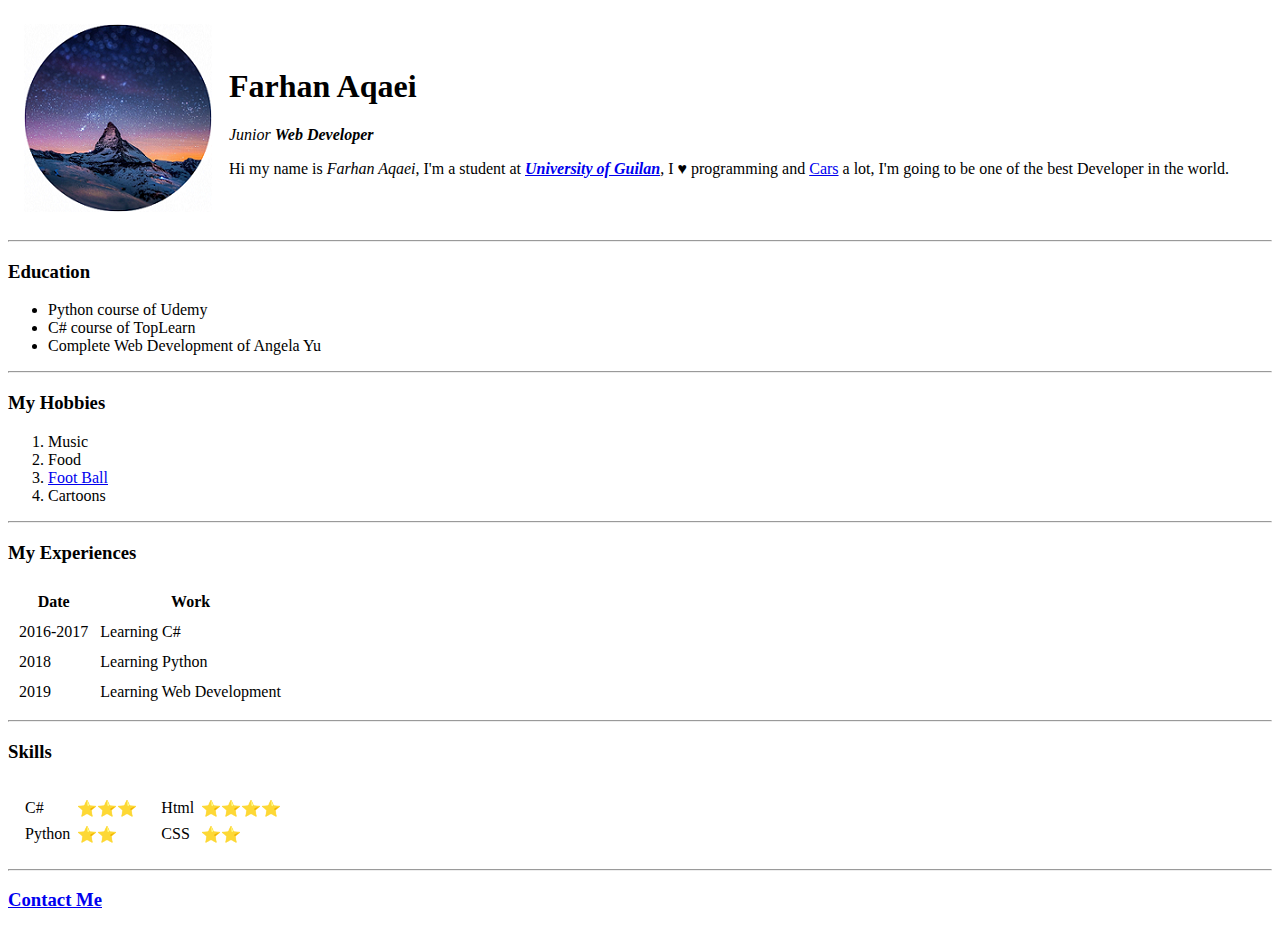
==== index.html @ ef48744f "Update index.html" ====
<!DOCTYPE html>
<html lang="en" dir="ltr">

<head>
  <meta charset="utf-8">
  <title>Farhan's Personal Site</title>
</head>

<body>
  <table cellspacing="15">
    <tr>
      <td><img src="Images/Galaxy.png" alt="Farhan profile image"></td>
      <td>
        <h1>Farhan Aqaei</h1>
        <p><em>Junior <strong>Web Developer</strong></em></p>
        <p>Hi my name is <em>Farhan Aqaei</em>, I'm a student at <em><strong><a target="_blank" href="https://guilan.ac.ir/">University of Guilan</a></strong></em>, I ♥ programming and <a target="_blank"
            href="https://www.lamborghini.com/en-en">Cars</a> a lot, I'm going to be one of the best Developer in the world.</p>
      </td>
    </tr>
  </table>
  <hr size="2">
  <h3>Education</h3>
  <ul>
    <li>Python course of Udemy</li>
    <li>C# course of TopLearn</li>
    <li>Complete Web Development of Angela Yu</li>
  </ul>
  <hr>
  <h3>My Hobbies</h3>
  <ol>
    <li>Music</li>
    <li>Food</li>
    <li><a target="_blank" href="https://www.instagram.com/cristiano/?hl=en">Foot Ball</a></li>
    <li>Cartoons</li>
  </ol>
  <hr>
  <h3>My Experiences</h3>
  <table cellspacing="10">
    <thead>
      <tr>
        <th>Date</th>
        <th>Work</th>
      </tr>
    </thead>
    <tbody>
      <tr>
        <td>2016-2017</td>
        <td>Learning C#</td>
      </tr>
      <tr>
        <td>2018</td>
        <td>Learning Python</td>
      </tr>
      <tr>
        <td>2019</td>
        <td>Learning Web Development</td>
      </tr>
    </tbody>
  </table>
  <hr>
  <h3>Skills</h3>
  <table cellspacing="10">
    <tr>
      <td>
        <table cellspacing="5">
          <tr>
            <td>C#</td>
            <td>⭐⭐⭐</td>
          </tr>
          <tr>
            <td>Python</td>
            <td>⭐⭐</td>
          </tr>
        </table>
      </td>
      <td>
        <table cellspacing="5">
          <tr>
            <td>Html</td>
            <td>⭐⭐⭐⭐</td>
          </tr>
          <tr>
            <td>CSS</td>
            <td>⭐⭐</td>
          </tr>
        </table>
      </td>
    </tr>
  </table>
  <hr size='2'>
  <h3><a href="contact.html">Contact Me</a></h3>



</body>

</html>
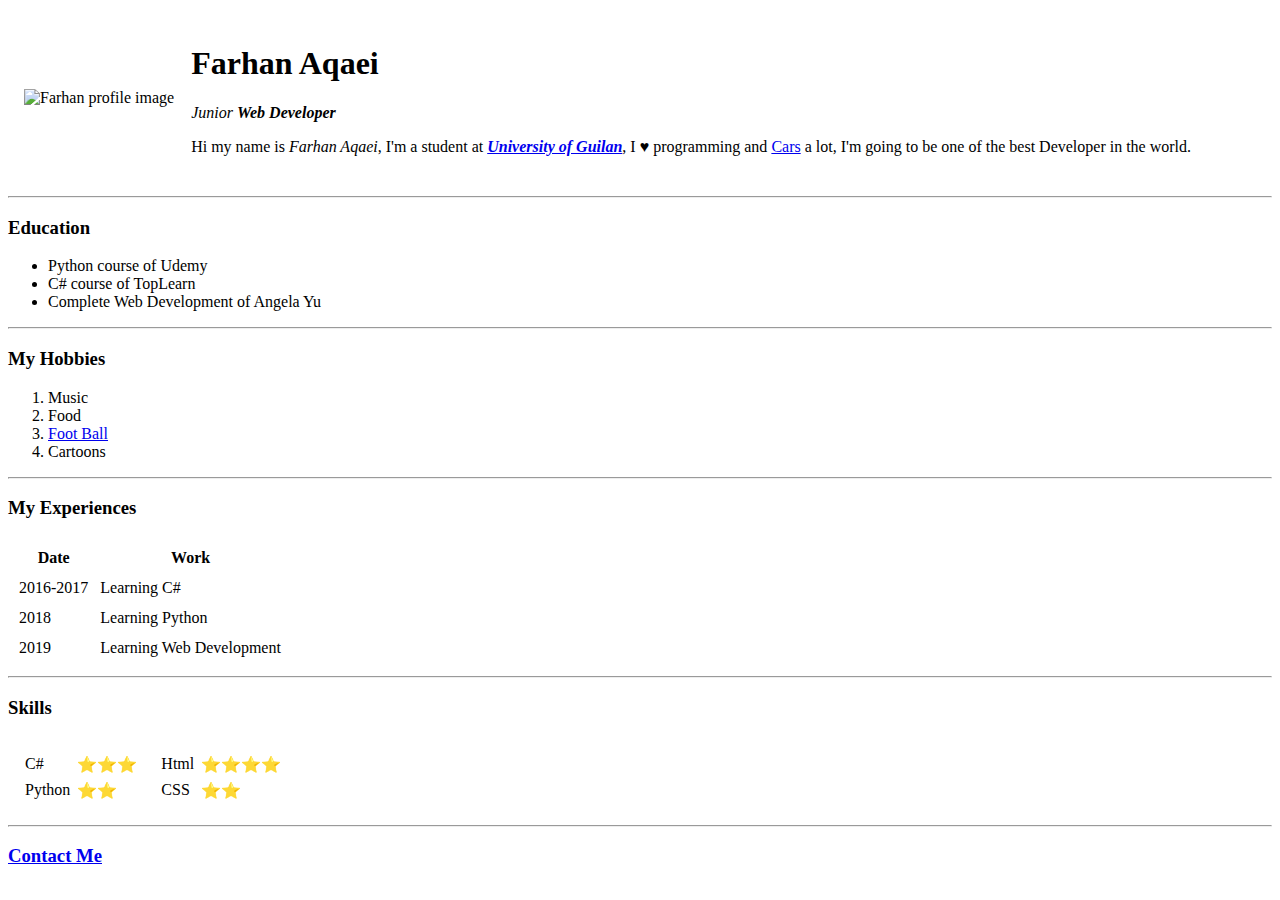
==== commit 050cde93: "Update index.html" ====
--- a/index.html
+++ b/index.html
@@ -9,7 +9,7 @@
 <body>
   <table cellspacing="15">
     <tr>
-      <td><img src="Images/Galaxy.png" alt="Farhan profile image"></td>
+      <td><img src="https://github.com/FrhanAm/cv/blob/master/Images/Galaxy.png" alt="Farhan profile image"></td>
       <td>
         <h1>Farhan Aqaei</h1>
         <p><em>Junior <strong>Web Developer</strong></em></p>
@@ -88,7 +88,7 @@
     </tr>
   </table>
   <hr size='2'>
-  <h3><a href="contact.html">Contact Me</a></h3>
+  <h3><a href="https://github.com/FrhanAm/cv/blob/master/contact.html">Contact Me</a></h3>
 
 
 
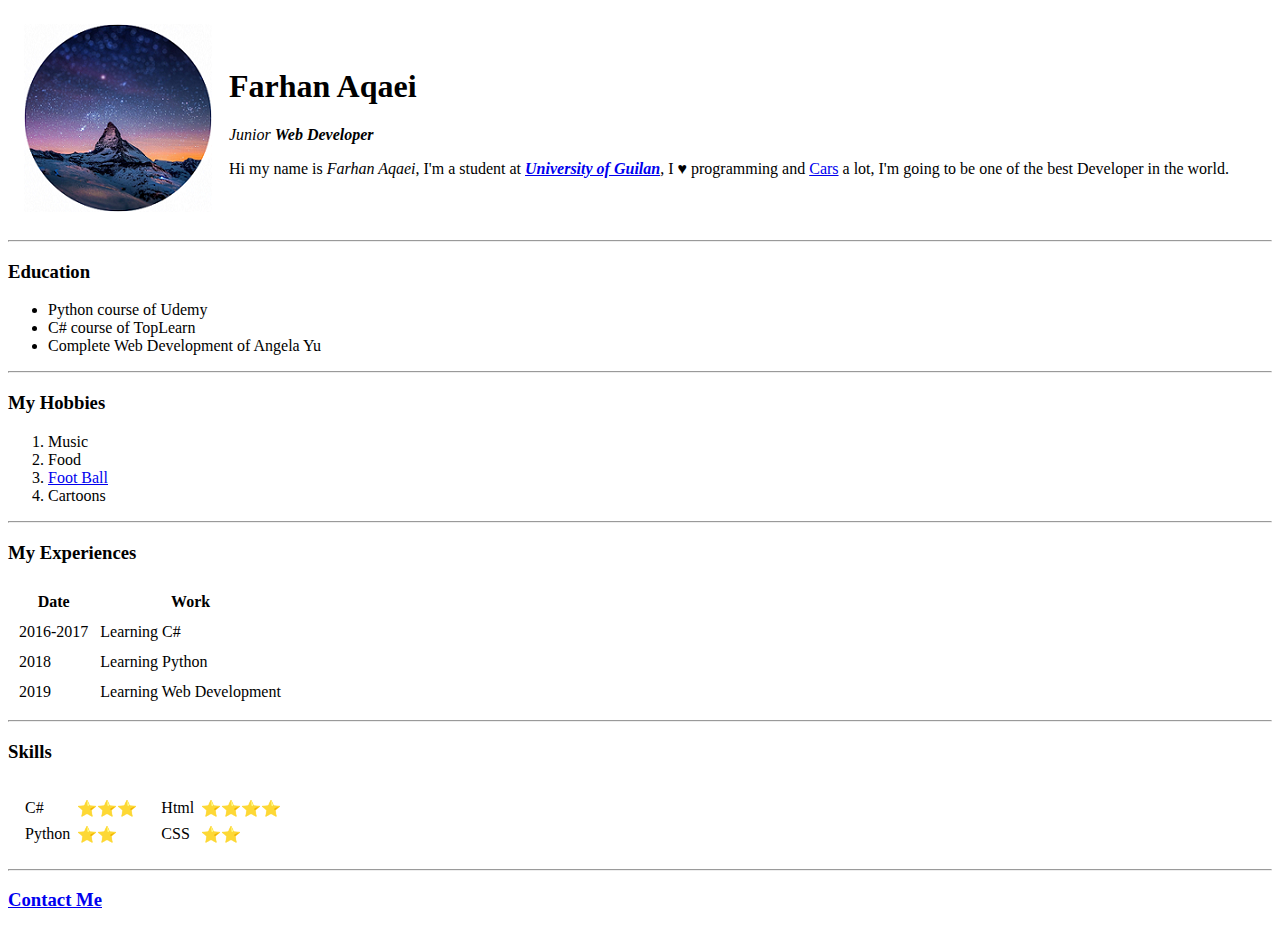
==== commit fc7d8eac: "Update index.html" ====
--- a/index.html
+++ b/index.html
@@ -9,7 +9,7 @@
 <body>
   <table cellspacing="15">
     <tr>
-      <td><img src="https://github.com/FrhanAm/cv/blob/master/Images/Galaxy.png" alt="Farhan profile image"></td>
+      <td><img src="Images/Galaxy.png" alt="Farhan profile image"></td>
       <td>
         <h1>Farhan Aqaei</h1>
         <p><em>Junior <strong>Web Developer</strong></em></p>
@@ -88,7 +88,7 @@
     </tr>
   </table>
   <hr size='2'>
-  <h3><a href="https://github.com/FrhanAm/cv/blob/master/contact.html">Contact Me</a></h3>
+  <h3><a href="contact.html">Contact Me</a></h3>
 
 
 
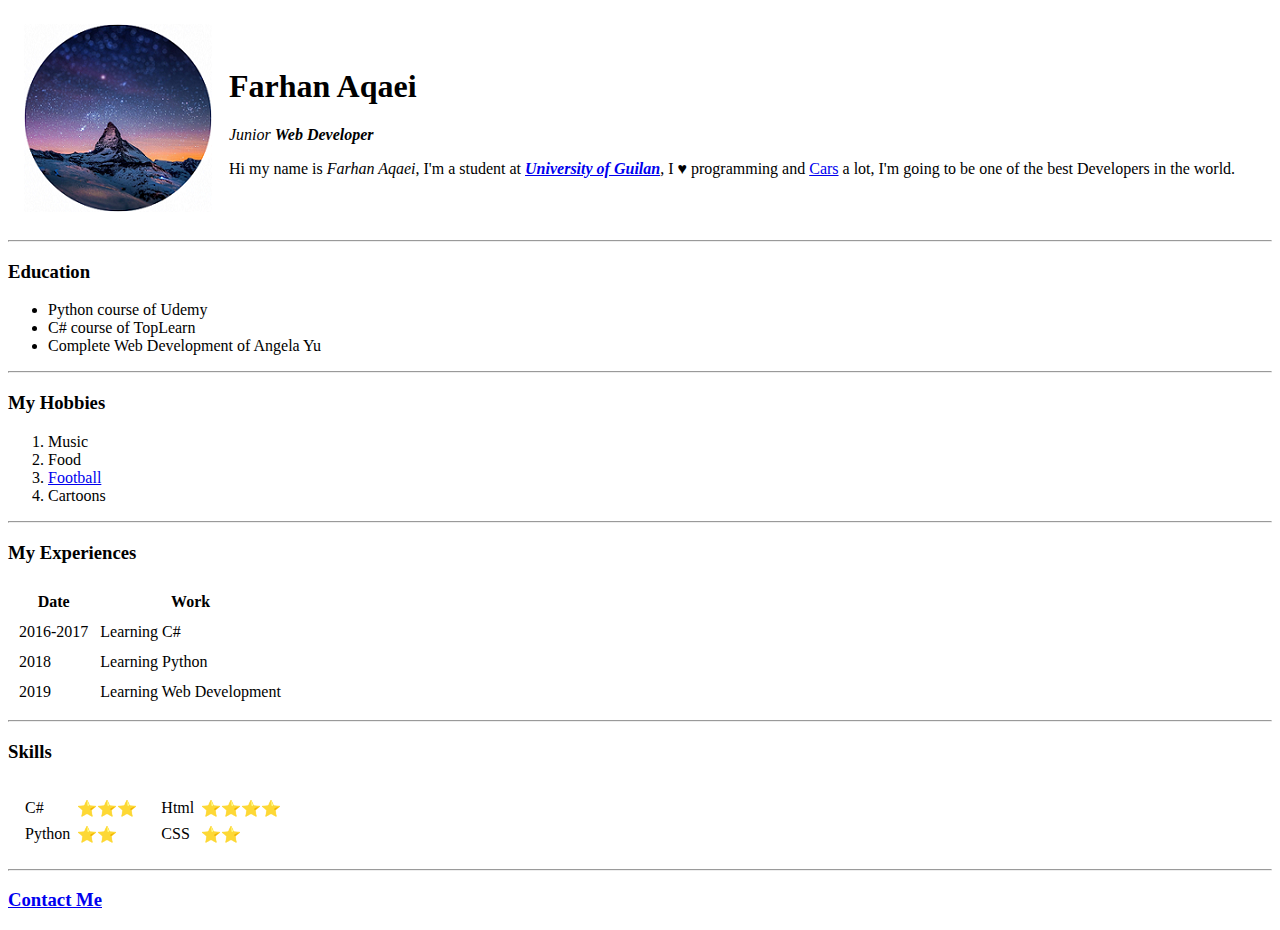
==== commit ca6f2cf3: "Upadae index.html" ====
--- a/index.html
+++ b/index.html
@@ -14,7 +14,7 @@
         <h1>Farhan Aqaei</h1>
         <p><em>Junior <strong>Web Developer</strong></em></p>
         <p>Hi my name is <em>Farhan Aqaei</em>, I'm a student at <em><strong><a target="_blank" href="https://guilan.ac.ir/">University of Guilan</a></strong></em>, I ♥ programming and <a target="_blank"
-            href="https://www.lamborghini.com/en-en">Cars</a> a lot, I'm going to be one of the best Developer in the world.</p>
+            href="https://www.lamborghini.com/en-en">Cars</a> a lot, I'm going to be one of the best Developers in the world.</p>
       </td>
     </tr>
   </table>
@@ -30,7 +30,7 @@
   <ol>
     <li>Music</li>
     <li>Food</li>
-    <li><a target="_blank" href="https://www.instagram.com/cristiano/?hl=en">Foot Ball</a></li>
+    <li><a target="_blank" href="https://www.instagram.com/cristiano/?hl=en">Football</a></li>
     <li>Cartoons</li>
   </ol>
   <hr>
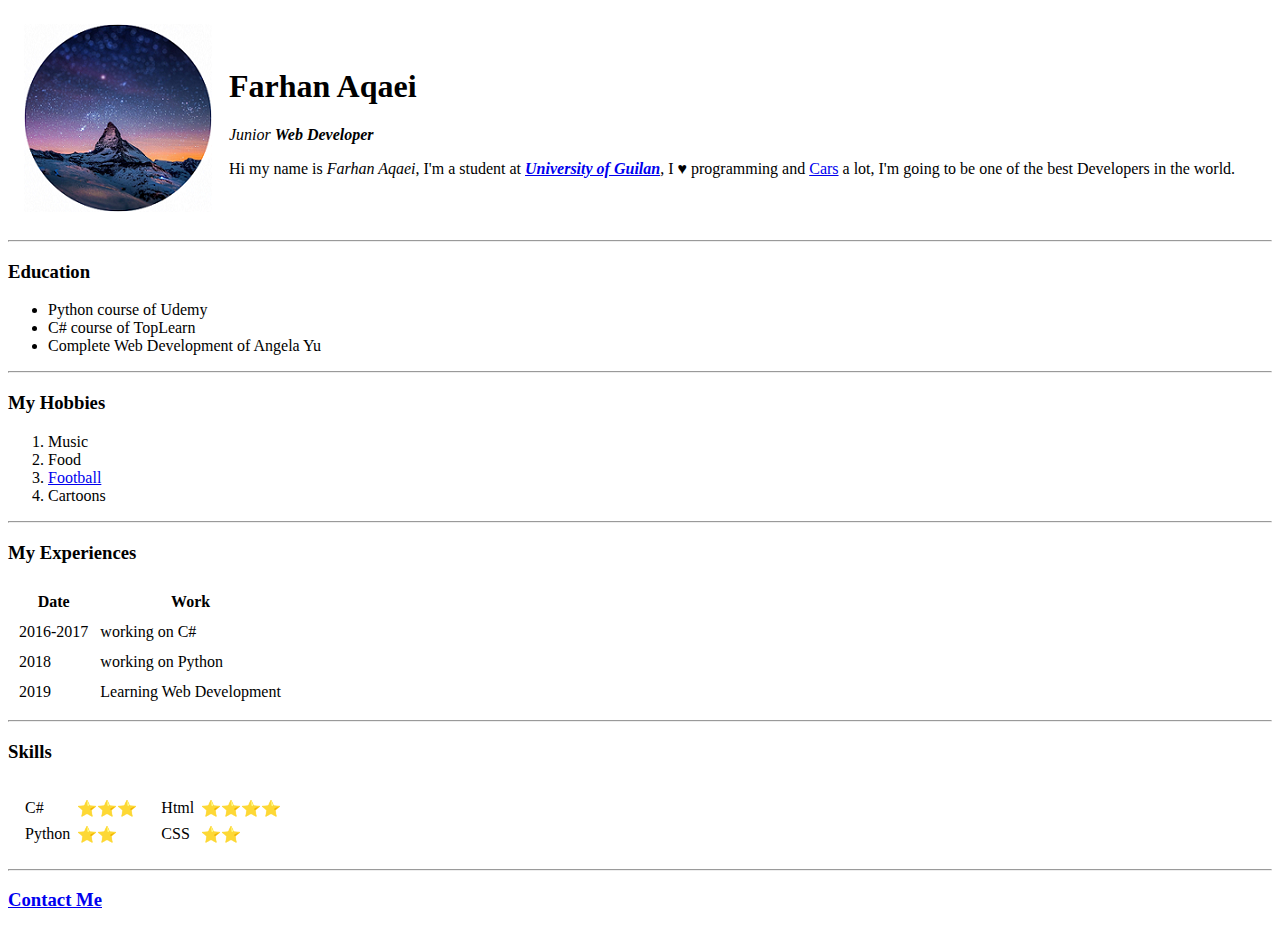
==== commit 8dc93e4c: "Update index.html" ====
--- a/index.html
+++ b/index.html
@@ -45,11 +45,11 @@
     <tbody>
       <tr>
         <td>2016-2017</td>
-        <td>Learning C#</td>
+        <td>working on C#</td>
       </tr>
       <tr>
         <td>2018</td>
-        <td>Learning Python</td>
+        <td>working on Python</td>
       </tr>
       <tr>
         <td>2019</td>
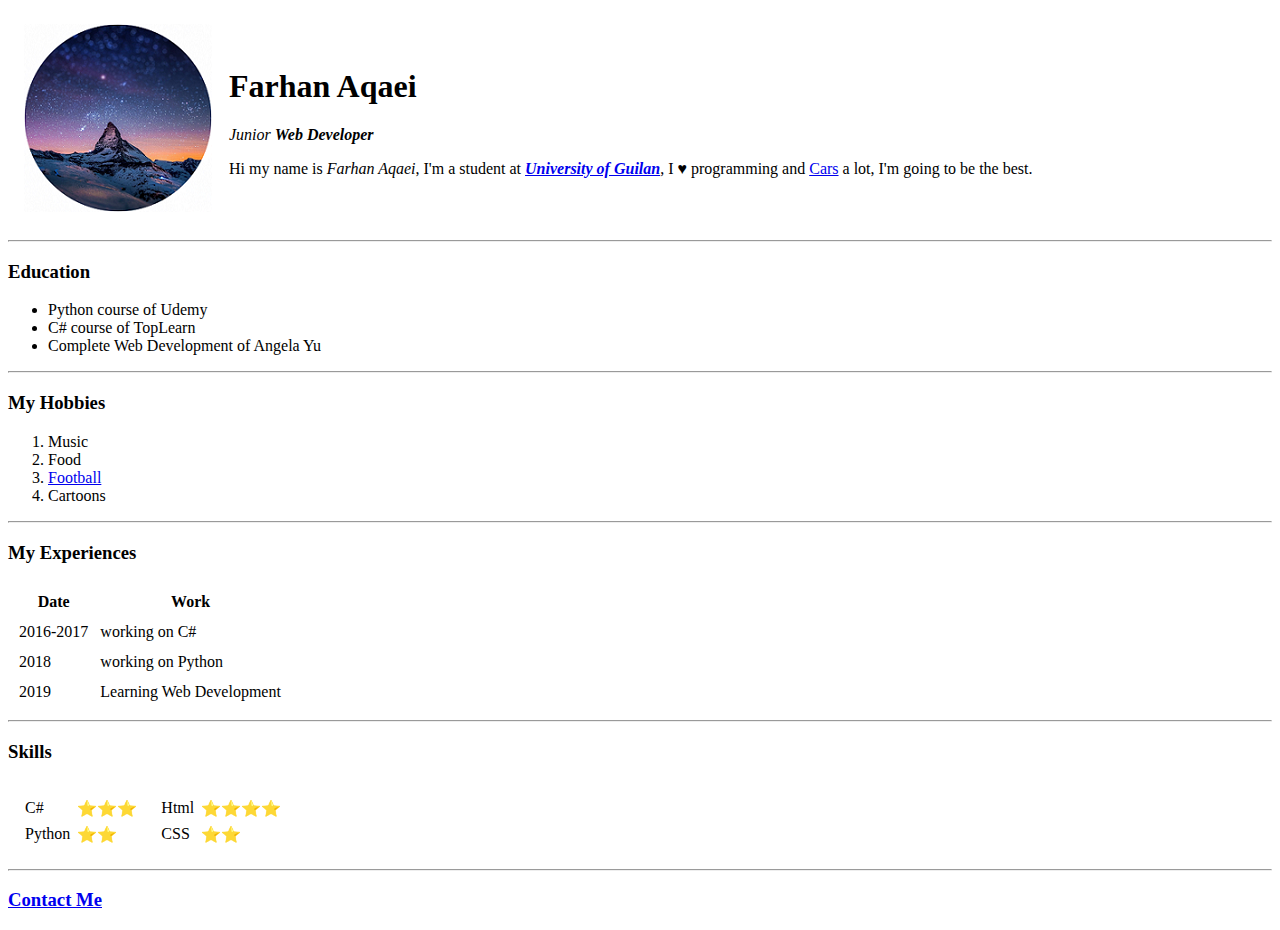
==== commit 936e2a7a: "Update index.htmlp" ====
--- a/index.html
+++ b/index.html
@@ -14,7 +14,7 @@
         <h1>Farhan Aqaei</h1>
         <p><em>Junior <strong>Web Developer</strong></em></p>
         <p>Hi my name is <em>Farhan Aqaei</em>, I'm a student at <em><strong><a target="_blank" href="https://guilan.ac.ir/">University of Guilan</a></strong></em>, I ♥ programming and <a target="_blank"
-            href="https://www.lamborghini.com/en-en">Cars</a> a lot, I'm going to be one of the best Developers in the world.</p>
+            href="https://www.lamborghini.com/en-en">Cars</a> a lot, I'm going to be the best.</p>
       </td>
     </tr>
   </table>
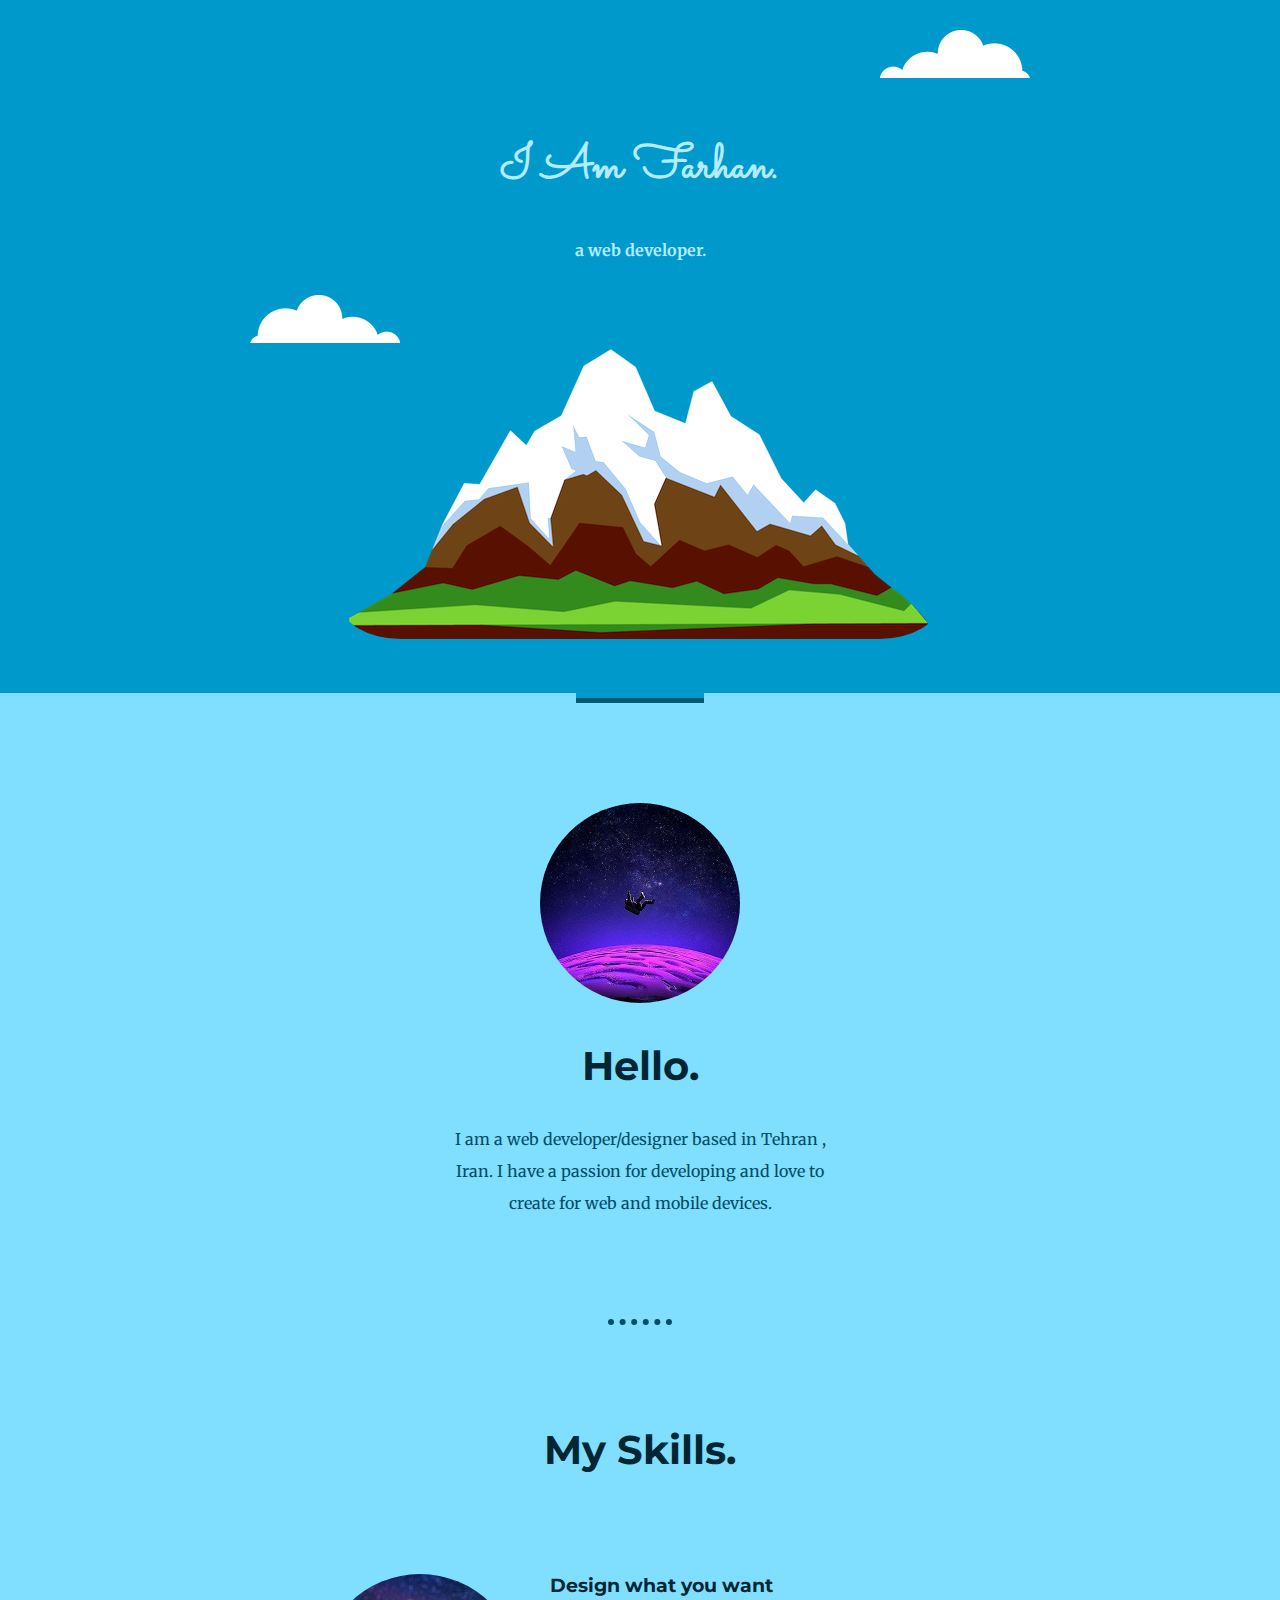
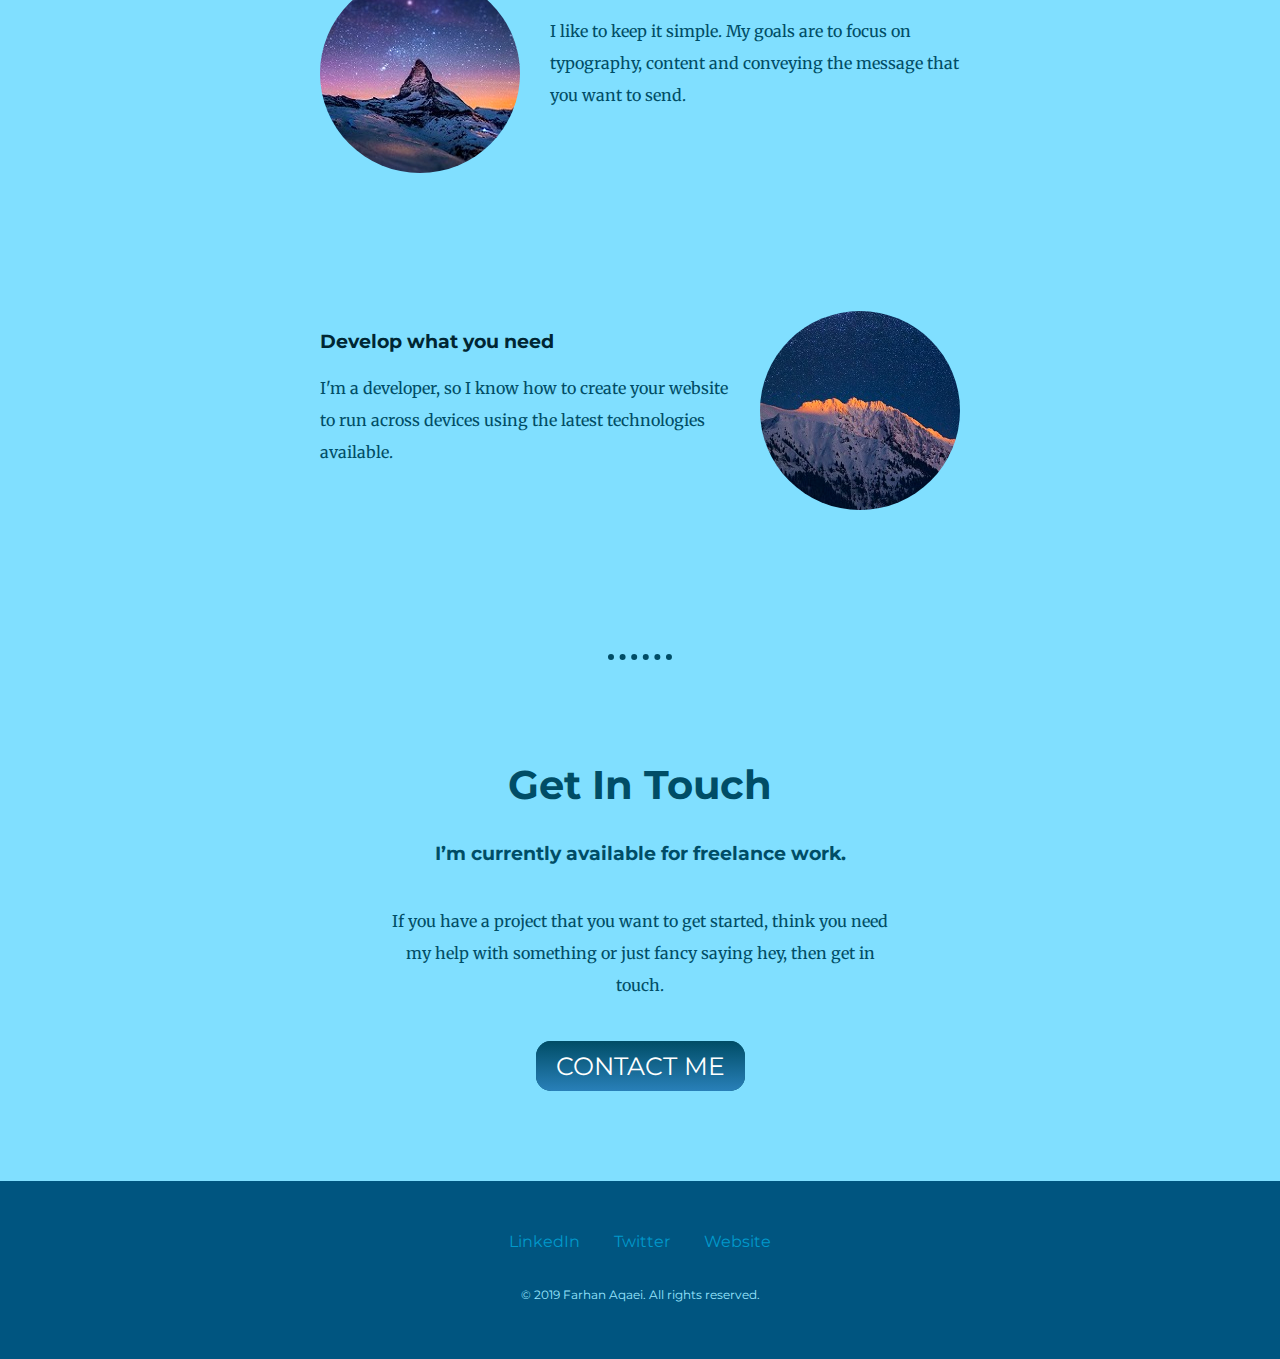
==== commit ddb5c83a: "Add new cv website" ====
--- a/index.html
+++ b/index.html
@@ -3,95 +3,64 @@
 
 <head>
   <meta charset="utf-8">
-  <title>Farhan's Personal Site</title>
+  <title>Farhan Aqaei</title>
+  <link rel="stylesheet" href="css/styles.css">
+  <link rel="icon" href="favicon.ico">
+  <link href="https://fonts.googleapis.com/css?family=Merriweather|Montserrat|Sacramento" rel="stylesheet">
 </head>
 
 <body>
-  <table cellspacing="15">
-    <tr>
-      <td><img src="Images/Galaxy.png" alt="Farhan profile image"></td>
-      <td>
-        <h1>Farhan Aqaei</h1>
-        <p><em>Junior <strong>Web Developer</strong></em></p>
-        <p>Hi my name is <em>Farhan Aqaei</em>, I'm a student at <em><strong><a target="_blank" href="https://guilan.ac.ir/">University of Guilan</a></strong></em>, I ♥ programming and <a target="_blank"
-            href="https://www.lamborghini.com/en-en">Cars</a> a lot, I'm going to be the best.</p>
-      </td>
-    </tr>
-  </table>
-  <hr size="2">
-  <h3>Education</h3>
-  <ul>
-    <li>Python course of Udemy</li>
-    <li>C# course of TopLearn</li>
-    <li>Complete Web Development of Angela Yu</li>
-  </ul>
-  <hr>
-  <h3>My Hobbies</h3>
-  <ol>
-    <li>Music</li>
-    <li>Food</li>
-    <li><a target="_blank" href="https://www.instagram.com/cristiano/?hl=en">Football</a></li>
-    <li>Cartoons</li>
-  </ol>
-  <hr>
-  <h3>My Experiences</h3>
-  <table cellspacing="10">
-    <thead>
-      <tr>
-        <th>Date</th>
-        <th>Work</th>
-      </tr>
-    </thead>
-    <tbody>
-      <tr>
-        <td>2016-2017</td>
-        <td>working on C#</td>
-      </tr>
-      <tr>
-        <td>2018</td>
-        <td>working on Python</td>
-      </tr>
-      <tr>
-        <td>2019</td>
-        <td>Learning Web Development</td>
-      </tr>
-    </tbody>
-  </table>
-  <hr>
-  <h3>Skills</h3>
-  <table cellspacing="10">
-    <tr>
-      <td>
-        <table cellspacing="5">
-          <tr>
-            <td>C#</td>
-            <td>⭐⭐⭐</td>
-          </tr>
-          <tr>
-            <td>Python</td>
-            <td>⭐⭐</td>
-          </tr>
-        </table>
-      </td>
-      <td>
-        <table cellspacing="5">
-          <tr>
-            <td>Html</td>
-            <td>⭐⭐⭐⭐</td>
-          </tr>
-          <tr>
-            <td>CSS</td>
-            <td>⭐⭐</td>
-          </tr>
-        </table>
-      </td>
-    </tr>
-  </table>
-  <hr size='2'>
-  <h3><a href="contact.html">Contact Me</a></h3>
+
+  <div class="top-container">
+    <img class="top-cloud" src="images/cloud.png" alt="cloud-img">
+    <h1>I Am Farhan.</h1>
+    <p class="top-p">a web developer.</p>
+    <img class="bottom-cloud" src="images/cloud.png" alt="cloud-img">
+    <img class="mountain" src="images/mountain.png" alt="mpuntain-img">
+
+  </div>
 
 
 
-</body>
+  <div class="middle-container">
+    <div class="profile">
+      <hr class="top-border">
+      <img class="prof" src="images/p1.jpg" alt="Profile picture">
+      <h2>Hello.</h2>
+      <p class="intro">I am a web developer/designer based in Tehran , Iran. I have a passion for developing and love to create for web and mobile devices.</p>
+    </div>
+    <hr class="hello-hr">
+    <div class="skills">
+      <h2>My Skills.</h2>
+      <div class="skill-row1">
+        <img class="mid-pic1" src="images/p2.jpg" alt="Skills picture">
+        <h3>Design what you want</h3>
+        <p>I like to keep it simple. My goals are to focus on typography, content and conveying the message that you want to send.</p>
+      </div>
+      <div class="skill-row2">
+        <img class="mid-pic2" src="images/p3.jpg" alt="Skills picture2">
+        <h3>Develop what you need</h3>
+        <p>I'm a developer, so I know how to create your website to run across devices using the latest technologies available.</p>
+      </div>
+    </div>
+
+    <div class="contact-me">
+      <hr class="contact-hr">
+      <h2 class="contact-h">Get In Touch</h2>
+      <h3 class="contact-h">I’m currently available for freelance work.</h3>
+      <p class="contact-p">If you have a project that you want to get started, think you need my help with something or just fancy saying hey, then get in touch.</p>
+      <a class="btn" href="mailto:name@email.com">CONTACT ME</a>
+    </div>
+  </div>
+
+
+  <div class="bottom-container">
+
+    <a class="footer-link" href="https://www.linkedin.com/">LinkedIn</a>
+    <a class="footer-link" href="https://twitter.com/">Twitter</a>
+    <a class="footer-link" href="https://www.appbrewery.co/">Website</a>
+    <p class="footer-p">© 2019 Farhan Aqaei. All rights reserved.</p>
+  </div>
+
 
 </html>
--- a/css/styles.css
+++ b/css/styles.css
@@ -0,0 +1,206 @@
+body {
+  margin: 0;
+  text-align: center;
+  font-family: 'Merriweather', serif;
+  background-color: white;
+}
+
+h1 {
+  font-size: 3rem;
+  font-family: 'Sacramento', cursive;
+  color: #b3ecff;
+}
+
+h2 {
+  font-size: 2.5rem;
+  font-family: 'Montserrat', sans-serif;
+  color: #002633;
+}
+
+h3 {
+  font-family: 'Montserrat', sans-serif;
+  color: #002633;
+}
+
+hr {
+  border-style: none;
+  border-top-style: ridge;
+  border-width: 10px;
+  width: 10%;
+  border-color: #005580;
+}
+
+p {
+  color: #004d66;
+  line-height: 2;
+}
+
+/*------------classes---------- */
+.top-border {
+  border-style: none;
+  border-top-style: ridge;
+  border-width: 10px;
+  width: 10%;
+  margin-top: 0;
+  margin-bottom: 0;
+  border-color: #0099cc;
+}
+
+.intro {
+  width: 30%;
+  margin: auto;
+}
+
+.contact-me {
+  background-color: #80dfff;
+  padding: 0 0 100px;
+}
+
+.top-p {
+  color: #b3ecff;
+  font-weight: bold;
+}
+
+.contact-hr {
+  border-style: none;
+  border-top-style: dotted;
+  border-width: 6px;
+  width: 5%;
+  border-color: #004d66;
+  margin: 100px auto;
+}
+
+.hello-hr {
+  border-style: none;
+  border-top-style: dotted;
+  border-width: 6px;
+  width: 5%;
+  border-color: #004d66;
+  margin: 100px auto;
+}
+
+.contact-h {
+  color: #004d66;
+}
+
+.contact-p {
+  color: #004d66;
+  width: 40%;
+  margin: 40px auto 50px;
+}
+
+.btn {
+  background: #004d66;
+  background-image: -webkit-linear-gradient(top, #004d66, #2980b9);
+  background-image: -moz-linear-gradient(top, #004d66, #2980b9);
+  background-image: -ms-linear-gradient(top, #004d66, #2980b9);
+  background-image: -o-linear-gradient(top, #004d66, #2980b9);
+  background-image: linear-gradient(to bottom, #004d66, #2980b9);
+  -webkit-border-radius: 28;
+  -moz-border-radius: 28;
+  border-radius: 15px;
+  font-family: 'Montserrat', sans-serif;
+  color: #ffffff;
+  font-size: 25px;
+  padding: 10px 20px 10px 20px;
+  text-decoration: none;
+  margin-top: 50px;
+
+}
+
+.btn:hover {
+  background: #3cb0fd;
+  background-image: -webkit-linear-gradient(top, #3cb0fd, #3498db);
+  background-image: -moz-linear-gradient(top, #3cb0fd, #3498db);
+  background-image: -ms-linear-gradient(top, #3cb0fd, #3498db);
+  background-image: -o-linear-gradient(top, #3cb0fd, #3498db);
+  background-image: linear-gradient(to bottom, #3cb0fd, #3498db);
+  text-decoration: none;
+}
+
+.footer-link {
+  color: #0099cc;
+  margin: 30px 15px;
+  font-family: 'Montserrat', sans-serif;
+  text-decoration: none;
+}
+
+.footer-link:hover {
+  color: #99e6ff;
+}
+
+.footer-p {
+  color: #99e6ff;
+  padding: 20px 0;
+  font-family: 'Montserrat', sans-serif;
+  font-size: 0.75rem;
+}
+
+.prof {
+  border-radius: 100%;
+  margin-top: 100px;
+}
+
+.mid-pic1 {
+  border-radius: 100%;
+  filter: saturate(120%);
+  float: left;
+  margin-right: 30px;
+}
+
+.mid-pic2 {
+  border-radius: 100%;
+  filter: saturate(120%);
+  float: right;
+  margin-left: 30px;
+}
+
+.mountain {
+  border-radius: 10%;
+  filter: contrast(150%);
+  margin-bottom: 50px;
+}
+
+.bottom-cloud {
+  position: absolute;
+  left: 250px;
+  bottom: 350px;
+  filter: brightness(150%);
+}
+
+.top-cloud {
+  position: absolute;
+  right: 250px;
+  top: 30px;
+  filter: brightness(150%);
+  transform: rotateY(180deg);
+}
+
+.top-container {
+  background-color: #0099cc;
+  position: relative;
+  padding-top: 100px;
+}
+
+.middle-container {
+  background-color: #80dfff;
+}
+
+.skill-row1 {
+  margin: 100px auto 100px;
+  width: 50%;
+  text-align: left;
+}
+
+.skill-row2 {
+  margin: 100px auto 100px;
+  padding-top: 100px;
+  padding-bottom: 70px;
+  width: 50%;
+  text-align: left;
+}
+
+.bottom-container {
+  padding: 50px 0 20px;
+  background-color: #005580;
+}
